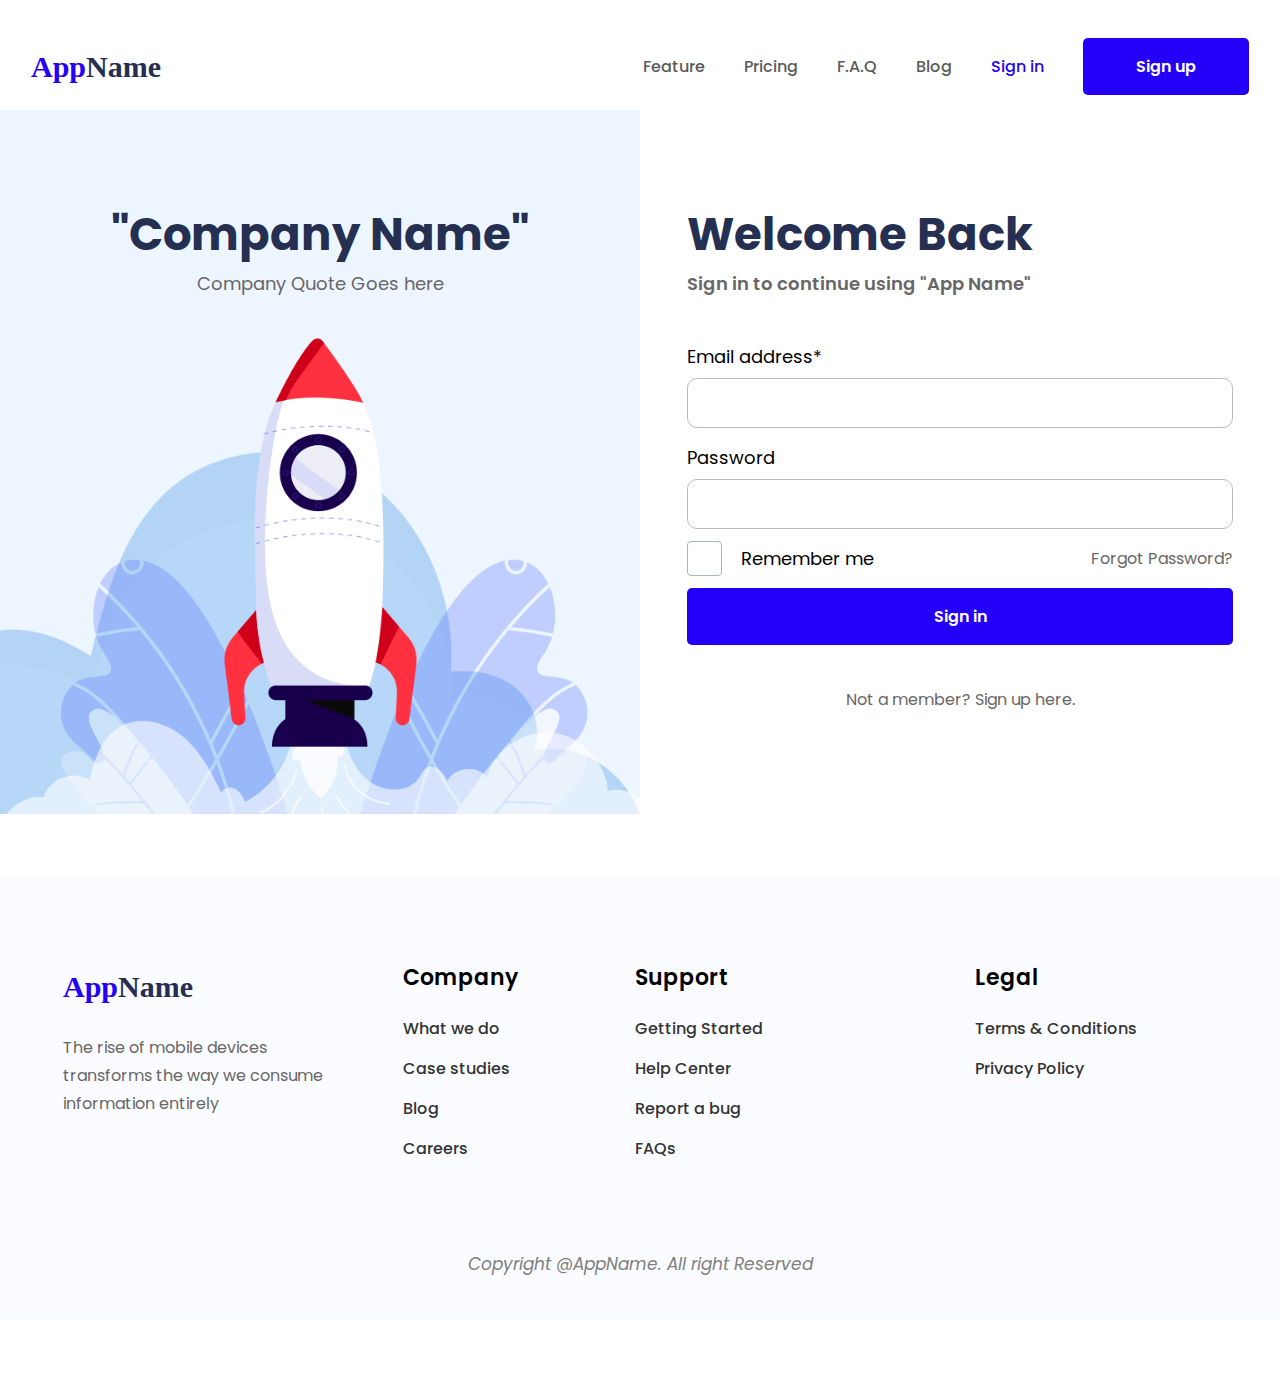
==== login.html @ e077b630 "AppName landing page init" ====
<!DOCTYPE html>
<html lang="en">
<head>
	<meta charset="UTF-8">
	<meta name="viewport" content="width=device-width, initial-scale=1, shrink-to-fit=no">
	<!-- Site Meta Data for Better SEO -->
    <meta name="author" content="Developer Zahid | Zahid Hasan Munna">
    <meta name="description" content="My name is Zahid Hasan Munna. I'm a Front-End Developer. I created this App Landing Page Website from a Adobe XD Template">
    <meta name="keywords" content="app landing page, app landing website, landing page, landing website, app website, frontend developer, frontend designer, xd to HTML, xd to website, web designer, developer, designer, dev-z">
	<meta name="theme-color" content="#817AFF">
	<!-- Site Title -->
	<title>AppName | Sign In Page</title>
	<!-- Favicon Link -->
	<link rel="icon" type="image/png" sizes="512x512" href="./assets/images/favicon/android-chrome-512x512.png">
	<link rel="icon" type="image/png" sizes="192x192" href="./assets/images/favicon/android-chrome-192x192.png">
	<link rel="apple-touch-icon" sizes="180x180" href="./assets/images/favicon/apple-touch-icon.png">
	<link rel="icon" type="image/png" sizes="32x32" href="./assets/images/favicon/favicon-32x32.png">
	<link rel="icon" type="image/png" sizes="16x16" href="./assets/images/favicon/favicon-16x16.png">
	<link rel="icon" type="image/x-icon" href="./assets/images/favicon/favicon.ico">
	<!-- All CSS -->
	<link rel="stylesheet" href="./assets/plugins/bootstrap/css/bootstrap.min.css">
	<link rel="stylesheet" href="./assets/plugins/slick-slider/css/slick.css">
	<link rel="stylesheet" href="./assets/css/style.css">
</head>
<body>
	<!-- Header Section -->
	<header class="header header--primary w-100">
		<nav class="navbar navbar-expand-lg">
			<div class="container">
				<a class="navbar-brand font-weight-bold" href="./index.html">
					<img src="./assets/images/logo/logo.svg" alt="Logo Image" class="img-fluid">
				</a>
				<button class="navbar-toggler" type="button" data-toggle="collapse" data-target="#navbarSupportedContent" aria-controls="navbarSupportedContent" aria-expanded="false" aria-label="Toggle navigation">
					<i class="appname-icon-menu"></i>
				</button>
			
				<div class="collapse navbar-collapse" id="navbarSupportedContent">
					<ul class="navbar-nav align-items-lg-center text-center ml-auto">
						<li class="nav-item">
							<a class="nav-link" href="./index.html#feature">Feature</a>
						</li>
						<li class="nav-item">
							<a class="nav-link" href="./index.html#pricing">Pricing</a>
						</li>
						<li class="nav-item">
							<a class="nav-link" href="./index.html#faq">F.A.Q</a>
						</li>
						<li class="nav-item dropdown">
							<a class="nav-link dropdown-toggle" href="#!" id="navbarDropdown" role="button" data-toggle="dropdown" aria-haspopup="true" aria-expanded="false">
								Blog
							</a>
							<div class="dropdown-menu mt-0 border-0 text-center text-lg-left" aria-labelledby="navbarDropdown">
								<a class="dropdown-item" href="./blog.html">Blog</a>
								<a class="dropdown-item" href="./blog-details.html">Blog Details</a>
							</div>
						</li>
						<li class="nav-item">
							<a class="nav-link active" href="./login.html">Sign in</a>
						</li>
						<li class="nav-item">
							<a class="primary-btn d-inline-block" href="#!">Sign up</a>
						</li>
					</ul>
				</div>
			</div>
		</nav>
	</header>
	<!-- Off Canvas Menu Toggler -->
	<div class="offCanvasMenuCloser position-fixed" data-toggle="collapse" data-target="#navbarSupportedContent" role="button" aria-controls="navbarSupportedContent" aria-expanded="false" aria-label="Toggle navigation"></div>

	<!-- Login Section -->
	<section class="login section-gap position-relative">
		<img src="./assets/images/login/login-image.png" alt="Login Image" class="login__image d-none d-lg-block position-absolute">
		<div class="container">
			<div class="row">
				<div class="col-lg-6 d-none d-lg-block">
					<h1 class="login__title font-weight-bold">"Company Name"</h1>
					<p class="login__text mb-0">Company Quote Goes here</p>
				</div>
				<div class="col-lg-6">
					<div class="login__content">
						<h2 class="login__form-title font-weight-bold text-center text-lg-left">Welcome Back</h2>
						<p class="login__form-text text-center text-lg-left">Sign in to continue using "App Name"</p>
						<form class="login__form form">
							<div class="form-group">
								<label class="form__label" for="email-address">Email address*</label>
								<input type="email" class="form-control shadow-none" id="email-address" required>
							</div>
							<div class="form-group">
								<label class="form__label" for="password">Password</label>
								<input type="password" class="form-control shadow-none" id="password">
							</div>
							<div class="form-group d-sm-flex align-items-center justify-content-between">
								<div class="custom-control custom-checkbox">
									<input type="checkbox" class="custom-control-input" id="customControlInline">
									<label class="custom-control-label d-flex align-items-center" for="customControlInline">Remember me</label>
								</div>
								<a href="#!">Forgot Password?</a>
							</div>
							<button type="submit" class="primary-btn d-inline-block border-0 w-100">Sign in</button>
						</form>
						<p class="login__form-footer_text text-center mb-0">Not a member? <a href="#!">Sign up here.</a></p>	
					</div>
				</div>
			</div>
		</div>
	</section>

	<!-- Footer Section -->
	<footer class="footer d-flex flex-column align-items-center position-relative">
		<div class="footer__top w-100">
			<div class="container">
				<div class="row justify-content-between">
					<div class="col-lg-3 col-sm-6 ml-xl-5">
						<div class="footer__block">
							<a href="./index.html" class="footer__block__logo d-inline-block">
								<img src="./assets/images/logo/logo.svg" alt="logo image" class="img-fluid">
							</a>
							<p>The rise of mobile devices transforms the way we consume information entirely</p>
						</div>
					</div>
					<div class="col-lg-2 col-sm-6">
						<div class="footer__block">
							<h3 class="footer__block__title">Company</h3>
							<ul class="footer__block__list mb-0">
								<li class="footer__block__list__item">
									<a href="#!" class="footer__block__list__link">What we do</a>
								</li>
								<li class="footer__block__list__item">
									<a href="#!" class="footer__block__list__link">Case studies</a>
								</li>
								<li class="footer__block__list__item">
									<a href="#!" class="footer__block__list__link">Blog</a>
								</li>
								<li class="footer__block__list__item">
									<a href="#!" class="footer__block__list__link">Careers</a>
								</li>
							</ul>
						</div>
					</div>
					<div class="col-lg-3 col-sm-6">
						<div class="footer__block">
							<h3 class="footer__block__title">Support</h3>
							<ul class="footer__block__list mb-0">
								<li class="footer__block__list__item">
									<a href="#!" class="footer__block__list__link">Getting Started</a>
								</li>
								<li class="footer__block__list__item">
									<a href="#!" class="footer__block__list__link">Help Center</a>
								</li>
								<li class="footer__block__list__item">
									<a href="#!" class="footer__block__list__link">Report a bug</a>
								</li>
								<li class="footer__block__list__item">
									<a href="#!" class="footer__block__list__link">FAQs</a>
								</li>
							</ul>
						</div>
					</div>
					<div class="col-lg-3 col-sm-6">
						<div class="footer__block mb-0">
							<h3 class="footer__block__title">Legal</h3>
							<ul class="footer__block__list mb-0">
								<li class="footer__block__list__item">
									<a href="#!" class="footer__block__list__link">Terms & Conditions</a>
								</li>
								<li class="footer__block__list__item">
									<a href="#!" class="footer__block__list__link">Privacy Policy</a>
								</li>
							</ul>
						</div>
					</div>
				</div>
			</div>
		</div>
		<div class="footer__bottom text-center">
			<div class="container">
				<p class="footer__copyright font-italic mb-0">Copyright @<a href="./index.html" class="footer__copyright__link">AppName</a>. All right Reserved</p>
			</div>
		</div>
	</footer>

	<!-- Scroll To Top Button -->
	<div class="scroll-top position-fixed">
		<button class="scroll-top__btn border-0 d-inline-flex align-items-center justify-content-center"><span class="appname-icon-up"></span></button>
	</div>

	<!-- All Scripts -->
	<script src="./assets/js/jquery-1.12.4.min.js"></script>
	<script src="./assets/plugins/bootstrap/js/bootstrap.min.js"></script>
	<script src="./assets/plugins/slick-slider/js/slick.js"></script>
	<script src="./assets/js/script.js"></script>
</body>
</html>
---- assets/css/style.css ----
/* 
------------------
Template Name: AppName | App Landing Page Template
Version: 1.00
------------------

----------------
Table of Content
----------------

1.Google Fonts Link
2.Typography Reset
3.Reset CSS

------------------
*/
/* Google Fonts Link */
@import url("https://fonts.googleapis.com/css2?family=Poppins:wght@300;400;500;600;700&display=swap");
/* Custom Icons Link */
@import url("../fonts/appname-icon/style.css");
/* Typography Reset */
h1, .h1,
h2, .h2,
h3, .h3,
h4, .h4,
h5, .h5,
h6, .h6 {
  font-family: "Poppins", sans-serif;
}

h1, .h1 {
  font-size: 2.25rem;
}

h2, .h2 {
  font-size: 1.875rem;
}

h3, .h3 {
  font-size: 1.5rem;
}

h4, .h4 {
  font-size: 1.125rem;
}

h5, .h5 {
  font-size: 0.75rem;
}

p {
  font-size: 1rem;
  line-height: 1.75rem;
}

/* Reset CSS */
*,
*::before,
*::after {
  margin: 0;
  padding: 0;
  outline: none;
  -webkit-tap-highlight-color: transparent;
}

::-moz-selection {
  color: #F5F7FA;
  background: #817AFF;
}

::selection {
  color: #F5F7FA;
  background: #817AFF;
}

html,
body {
  scroll-behavior: smooth;
}

html {
  font-size: 16px;
  -webkit-text-size-adjust: none;
     -moz-text-size-adjust: none;
      -ms-text-size-adjust: none;
          text-size-adjust: none;
}

body {
  color: #686666;
  font-weight: 400;
  font-family: "Poppins", sans-serif;
}

a,
a:hover,
a:focus,
a:active {
  text-decoration: none;
  color: unset;
}

button,
button:hover,
button:focus,
button:active {
  outline: none;
}

input:-webkit-autofill {
  -webkit-text-fill-color: unset;
  -webkit-transition: background-color 5000s;
  -o-transition: background-color 5000s;
  -moz-transition: background-color 5000s;
  transition: background-color 5000s;
}

ul,
ol {
  list-style: none;
}

img {
  -o-object-fit: cover;
     object-fit: cover;
}

.user-select-none {
  pointer-events: none;
}

.list-inline {
  font-size: 0;
}

.list-inline-item {
  font-size: 1rem;
}

/* Custom Container Style */
@media (min-width: 1200px) {
  .container {
    max-width: 1290px;
  }
}

/* Common Slick Style */
.slick__arrows {
  position: absolute;
  bottom: 0;
  z-index: 3;
  width: 2.5rem;
  height: 2.5rem;
  color: silver;
  background-color: #ffffff;
  font-size: 0.75rem;
  text-align: center;
  cursor: pointer;
}

@media (max-width: 480px) {
  .slick__arrows {
    -webkit-transform: translateY(150%);
       -moz-transform: translateY(150%);
        -ms-transform: translateY(150%);
         -o-transform: translateY(150%);
            transform: translateY(150%);
  }
}

@media (min-width: 481px) {
  .slick__arrows {
    -webkit-transform: translateY(-50%);
       -moz-transform: translateY(-50%);
        -ms-transform: translateY(-50%);
         -o-transform: translateY(-50%);
            transform: translateY(-50%);
  }
}

.slick__arrows--left {
  right: 3.25rem;
}

.slick__arrows--right {
  right: 0;
}

.slick__arrows:hover, .slick__arrows:focus {
  color: #817AFF;
  background-color: #e9e9e9;
}

.slick-dots {
  display: -webkit-box;
  display: -webkit-flex;
  display: -moz-box;
  display: -ms-flexbox;
  display: flex;
  -webkit-box-pack: center;
  -webkit-justify-content: center;
     -moz-box-pack: center;
      -ms-flex-pack: center;
          justify-content: center;
  margin-bottom: 0;
  line-height: 0;
}

.slick-dots li:not(:last-child) {
  margin-right: 1rem;
}

.slick-dots li button {
  font-size: 0;
  width: 0.5rem;
  height: 0.5rem;
  background: #2500F9;
  border: 1px solid #2500F9;
  border-radius: 0.5rem;
}

.slick-dots li.slick-active button {
  width: 1rem;
  background: transparent;
}

/* Preloader Section Style */
.preloader {
  top: 0;
  left: 0;
  z-index: 9999;
}

/* Common Section Gap Style */
.section-gap {
  padding: 6.25rem 0;
}

@media (max-width: 991px) {
  .section-gap {
    padding: 4.375rem 0;
  }
}

@media (max-width: 767px) {
  .section-gap {
    padding: 3.75rem 0;
  }
}

.section-gap--fix {
  padding-bottom: -moz-calc(6rem - 30px);
  padding-bottom: calc(6rem - 30px);
}

@media (max-width: 991px) {
  .section-gap--fix {
    padding-bottom: -moz-calc(3rem - 30px);
    padding-bottom: calc(3rem - 30px);
  }
}

/* Common Section Heading Style */
.section-header {
  margin-bottom: 1.25rem;
}

.section-header__title {
  font-size: 2.1875rem;
}

@media (max-width: 767px) {
  .section-header__title {
    font-size: 1.875rem;
  }
}

@media (max-width: 575px) {
  .section-header__title {
    font-size: 1.625rem;
  }
}

@media (min-width: 992px) {
  .section-header__title {
    line-height: 3.4375rem;
  }
}

/* Common Color's Style */
.primary-color {
  color: #2500F9;
}

.primary-soft-color {
  color: #2563FF;
}

.secondary-color {
  color: #242F51;
}

.danger-color {
  color: #F55767;
}

.success-color {
  color: #40975F;
}

/* Common Transition Style */
.slick__arrows, .slick-dots li button, .primary-btn, .secondary-btn, .scroll-top__btn, .accordion .card .btn__icon::after, .header, .header .navbar-toggler, .header .navbar .nav-item .dropdown-menu, .header .navbar .nav-item .dropdown-item, .header .navbar .nav-link, .footer__block__list__link, .footer__copyright__link {
  -webkit-transition: all linear .3s;
  -o-transition: all linear .3s;
  -moz-transition: all linear .3s;
  transition: all linear .3s;
}

/* Common Pseudo Elements Style */
/* Common Button's Style */
.primary-btn,
.secondary-btn {
  font-weight: 600;
}

.primary-btn {
  color: #ffffff;
  background: #2500F9;
  font-size: 1rem;
  padding: 1.03125rem 3.3125rem;
  border-radius: 5px;
}

.primary-btn:hover, .primary-btn:focus {
  color: #ffffff;
  background: #242F51;
}

.secondary-btn {
  color: #2500F9;
  font-size: 1rem;
  padding: 0.125rem;
}

.secondary-btn:hover, .secondary-btn:focus {
  color: #2500F9;
  text-decoration: underline;
}

.scroll-top {
  bottom: 3%;
  right: 1%;
  display: none;
  cursor: pointer;
  z-index: 7;
}

@media (max-width: 575px) {
  .scroll-top {
    bottom: 2%;
  }
}

.scroll-top__btn {
  width: 2.8rem;
  height: 2.8rem;
  font-size: 1.1rem;
  color: #ffffff;
  background: #817AFF;
}

.scroll-top__btn:hover, .scroll-top__btn:focus {
  color: #ffffff;
  background: #2500F9;
}

/* Accordion's Style */
.accordion .card {
  background-color: #F5F7FA;
}

.accordion .card:not(:last-child) {
  margin-bottom: 0.625rem;
}

@media (max-width: 575px) {
  .accordion .card-header {
    padding-left: 0.625rem;
    padding-right: 0.3125rem;
  }
}

.accordion .card .btn {
  font-size: 1.25rem;
  font-weight: 600;
}

@media (max-width: 767px) {
  .accordion .card .btn {
    font-size: 1.125rem;
  }
}

.accordion .card .btn__icon {
  width: 1.125rem;
  height: 3px;
  background-color: #2500F9;
}

.accordion .card .btn__icon::after {
  content: "";
  position: absolute;
  width: 3px;
  height: 1.125rem;
  background-color: inherit;
}

.accordion .card .btn[aria-expanded="true"] .btn__icon::after {
  height: 0;
}

.accordion .card .btn:hover, .accordion .card .btn:focus {
  color: #242F51;
}

.accordion .card .btn:focus-visible {
  color: #2500F9;
}

.accordion .card-body {
  padding-bottom: 3.75rem;
}

@media (min-width: 992px) {
  .accordion .card-body {
    padding-left: 2rem;
    padding-right: 2rem;
  }
}

/* Form's Section Style */
@media (min-width: 1401px) {
  .form-group {
    margin-bottom: 1.9375rem;
  }
}

.form__label {
  color: #000000;
  font-size: 1.125rem;
}

@media (min-width: 1401px) {
  .form__label {
    margin-bottom: 1.5625rem;
  }
}

.form-control {
  border-color: #BBBBBB;
  border-radius: 0.625rem;
  height: 3.125rem;
}

@media (min-width: 1401px) {
  .form-control {
    height: 4.6875rem;
  }
}

.form .custom-control-label {
  color: #000000;
  font-size: 1.125rem;
  cursor: pointer;
  padding-left: 1.875rem;
}

.form .custom-control-label::before, .form .custom-control-label::after {
  top: initial;
  width: 2.1875rem;
  height: 2.1875rem;
}

@media (min-width: 1401px) {
  .form .primary-btn {
    height: 5.3125rem;
  }
}

/* Header Section Style */
.header {
  position: absolute;
  top: 0;
  z-index: 9;
}

@media (min-width: 992px) {
  .header {
    padding-top: 1.4375rem;
  }
}

.header .navbar {
  padding-top: 0.9375rem;
  padding-bottom: 0.9375rem;
}

.header .navbar-toggler {
  font-size: 1.625rem;
  color: #242F51;
  z-index: 8;
}

.header .navbar-toggler:hover {
  color: #2500F9;
}

.header .navbar-toggler[aria-expanded="true"] {
  color: #F55767;
}

@media (max-width: 991px) {
  .header .navbar-collapse {
    position: fixed;
    top: 0;
    right: 0;
    -webkit-transform: translateX(100%);
       -moz-transform: translateX(100%);
        -ms-transform: translateX(100%);
         -o-transform: translateX(100%);
            transform: translateX(100%);
    display: -webkit-box;
    display: -webkit-flex;
    display: -moz-box;
    display: -ms-flexbox;
    display: flex;
    -webkit-box-orient: vertical;
    -webkit-box-direction: normal;
    -webkit-flex-direction: column;
       -moz-box-orient: vertical;
       -moz-box-direction: normal;
        -ms-flex-direction: column;
            flex-direction: column;
    -webkit-box-align: center;
    -webkit-align-items: center;
       -moz-box-align: center;
        -ms-flex-align: center;
            align-items: center;
    -webkit-box-pack: center;
    -webkit-justify-content: center;
       -moz-box-pack: center;
        -ms-flex-pack: center;
            justify-content: center;
    width: 50%;
    height: 100vh;
    background-color: #F6FAFF;
    -webkit-transition: -webkit-transform ease-in-out .3s;
    transition: -webkit-transform ease-in-out .3s;
    -o-transition: -o-transform ease-in-out .3s;
    -moz-transition: transform ease-in-out .3s, -moz-transform ease-in-out .3s;
    transition: transform ease-in-out .3s;
    transition: transform ease-in-out .3s, -webkit-transform ease-in-out .3s, -moz-transform ease-in-out .3s, -o-transform ease-in-out .3s;
  }
  .header .navbar-collapse.show {
    -webkit-transform: translateX(0);
       -moz-transform: translateX(0);
        -ms-transform: translateX(0);
         -o-transform: translateX(0);
            transform: translateX(0);
  }
  .header .navbar-collapse .navbar-nav {
    width: 100%;
    margin-top: 1.25rem;
  }
  .header .navbar-collapse .navbar-nav .nav-item {
    margin: 0.3rem 0.6rem;
  }
}

@media (max-width: 767px) {
  .header .navbar-collapse {
    width: 100%;
  }
}

@media (min-width: 992px) {
  .header .navbar .nav-item .dropdown-toggle::after {
    display: none;
  }
}

.header .navbar .nav-item .dropdown-menu {
  min-width: 9.375rem;
  background-color: #817AFF;
}

@media (min-width: 992px) {
  .header .navbar .nav-item .dropdown-menu {
    display: block;
    -webkit-transform: translateY(40%);
       -moz-transform: translateY(40%);
        -ms-transform: translateY(40%);
         -o-transform: translateY(40%);
            transform: translateY(40%);
    opacity: 0;
    visibility: hidden;
    -webkit-box-shadow: 0 5px 15px rgba(36, 47, 81, 0.1);
            box-shadow: 0 5px 15px rgba(36, 47, 81, 0.1);
  }
}

.header .navbar .nav-item .dropdown-item {
  color: #ffffff;
}

.header .navbar .nav-item .dropdown-item.active, .header .navbar .nav-item .dropdown-item:active, .header .navbar .nav-item .dropdown-item:hover, .header .navbar .nav-item .dropdown-item:focus {
  color: #242F51;
  background-color: transparent;
}

@media (min-width: 992px) {
  .header .navbar .nav-item.dropdown::before {
    content: "";
    position: absolute;
    left: 0;
    bottom: 0;
    -webkit-transform: translateY(100%);
       -moz-transform: translateY(100%);
        -ms-transform: translateY(100%);
         -o-transform: translateY(100%);
            transform: translateY(100%);
    width: 100%;
    height: 100%;
    cursor: pointer;
    pointer-events: none;
  }
  .header .navbar .nav-item.dropdown:hover::before, .header .navbar .nav-item.dropdown:focus::before {
    pointer-events: all;
  }
  .header .navbar .nav-item.dropdown:hover .dropdown-menu, .header .navbar .nav-item.dropdown:focus .dropdown-menu {
    -webkit-transform: translateY(28%);
       -moz-transform: translateY(28%);
        -ms-transform: translateY(28%);
         -o-transform: translateY(28%);
            transform: translateY(28%);
    opacity: 1;
    visibility: visible;
  }
  .header .navbar .nav-item.dropdown:hover .nav-link, .header .navbar .nav-item.dropdown:focus .nav-link {
    color: #2500F9;
  }
}

@media (min-width: 992px) {
  .header .navbar .nav-item .primary-btn {
    margin-left: 1.21875rem;
  }
}

.header .navbar .nav-link {
  color: #5A5A5A;
  font-size: 1rem;
  font-weight: 500;
  padding-left: 1.21875rem;
  padding-right: 1.21875rem;
}

.header .navbar .nav-link.active, .header .navbar .nav-link:hover, .header .navbar .nav-link:focus {
  color: #2500F9;
}

.header--primary {
  background-color: #ffffff;
}

.header--fixed {
  position: fixed;
  -webkit-transform: translateY(-100%);
     -moz-transform: translateY(-100%);
      -ms-transform: translateY(-100%);
       -o-transform: translateY(-100%);
          transform: translateY(-100%);
  padding-top: 0;
  -webkit-box-shadow: 0 3px 18px rgba(0, 0, 0, 0.05);
          box-shadow: 0 3px 18px rgba(0, 0, 0, 0.05);
  -webkit-animation: header_in .4s linear forwards;
     -moz-animation: header_in .4s linear forwards;
       -o-animation: header_in .4s linear forwards;
          animation: header_in .4s linear forwards;
}

/* Fixed Header animation */
@-webkit-keyframes header_in {
  0% {
    -webkit-transform: translateY(-100%);
            transform: translateY(-100%);
  }
  100% {
    -webkit-transform: translateY(0);
            transform: translateY(0);
  }
}
@-moz-keyframes header_in {
  0% {
    -moz-transform: translateY(-100%);
         transform: translateY(-100%);
  }
  100% {
    -moz-transform: translateY(0);
         transform: translateY(0);
  }
}
@-o-keyframes header_in {
  0% {
    -o-transform: translateY(-100%);
       transform: translateY(-100%);
  }
  100% {
    -o-transform: translateY(0);
       transform: translateY(0);
  }
}
@keyframes header_in {
  0% {
    -webkit-transform: translateY(-100%);
       -moz-transform: translateY(-100%);
         -o-transform: translateY(-100%);
            transform: translateY(-100%);
  }
  100% {
    -webkit-transform: translateY(0);
       -moz-transform: translateY(0);
         -o-transform: translateY(0);
            transform: translateY(0);
  }
}

/* Off Canvas Navbar Toggler */
.offCanvasMenuCloser {
  top: 0;
  left: 0;
  -webkit-transform: translateX(100%);
     -moz-transform: translateX(100%);
      -ms-transform: translateX(100%);
       -o-transform: translateX(100%);
          transform: translateX(100%);
  width: 100%;
  height: 100%;
  background: rgba(0, 0, 0, 0.5);
  z-index: 8;
  opacity: 0;
  -webkit-transition: opacity .4s ease .4s;
  -o-transition: opacity .4s ease .4s;
  -moz-transition: opacity .4s ease .4s;
  transition: opacity .4s ease .4s;
  display: none;
}

.offCanvasMenuCloser.show {
  -webkit-transform: translateX(0);
     -moz-transform: translateX(0);
      -ms-transform: translateX(0);
       -o-transform: translateX(0);
          transform: translateX(0);
  opacity: 1;
}

@media (min-width: 768px) and (max-width: 991px) {
  .offCanvasMenuCloser {
    display: block;
  }
}

/* Banner Section Style */
.banner {
  background: rgba(255, 255, 255, 0.97) url(../images/banner/banner-bg.png) no-repeat center;
  background-size: cover;
  background-blend-mode: overlay;
  padding: 3.75rem 0 0.625rem;
}

@media (min-width: 992px) {
  .banner {
    padding: 0.625rem 0;
  }
}

@media (min-width: 1401px) {
  .banner {
    padding: 5.625rem 0;
  }
}

.banner .shape {
  -webkit-transition: -webkit-transform 0.6s cubic-bezier(0.5, 1, 0.89, 1);
  transition: -webkit-transform 0.6s cubic-bezier(0.5, 1, 0.89, 1);
  -o-transition: -o-transform 0.6s cubic-bezier(0.5, 1, 0.89, 1);
  -moz-transition: transform 0.6s cubic-bezier(0.5, 1, 0.89, 1), -moz-transform 0.6s cubic-bezier(0.5, 1, 0.89, 1);
  transition: transform 0.6s cubic-bezier(0.5, 1, 0.89, 1);
  transition: transform 0.6s cubic-bezier(0.5, 1, 0.89, 1), -webkit-transform 0.6s cubic-bezier(0.5, 1, 0.89, 1), -moz-transform 0.6s cubic-bezier(0.5, 1, 0.89, 1), -o-transform 0.6s cubic-bezier(0.5, 1, 0.89, 1);
  will-change: transform;
}

.banner .shape--1 {
  top: 65%;
  left: 2%;
}

.banner .shape--2 {
  top: 10%;
  left: 6%;
}

.banner .shape--3 {
  top: 85%;
  left: 25%;
}

.banner .shape--4 {
  top: 15%;
  left: 35%;
}

.banner .shape--5 {
  top: 65%;
  left: 53%;
  opacity: 0.4;
}

.banner .shape--6 {
  top: 90%;
  left: 58%;
}

.banner .shape--7 {
  top: 80%;
  left: 92%;
}

.banner .shape__image {
  -webkit-animation: pulse 2s cubic-bezier(0.5, 1, 0.89, 1) infinite;
     -moz-animation: pulse 2s cubic-bezier(0.5, 1, 0.89, 1) infinite;
       -o-animation: pulse 2s cubic-bezier(0.5, 1, 0.89, 1) infinite;
          animation: pulse 2s cubic-bezier(0.5, 1, 0.89, 1) infinite;
  -webkit-animation-delay: calc(var(--i)*1s);
     -moz-animation-delay: -moz-calc(var(--i)*1s);
       -o-animation-delay: calc(var(--i)*1s);
          animation-delay: calc(var(--i)*1s);
}

@-webkit-keyframes pulse {
  0%, 100% {
    -webkit-transform: scale(1);
            transform: scale(1);
  }
  50% {
    -webkit-transform: scale(1.2);
            transform: scale(1.2);
  }
}

@-moz-keyframes pulse {
  0%, 100% {
    -moz-transform: scale(1);
         transform: scale(1);
  }
  50% {
    -moz-transform: scale(1.2);
         transform: scale(1.2);
  }
}

@-o-keyframes pulse {
  0%, 100% {
    -o-transform: scale(1);
       transform: scale(1);
  }
  50% {
    -o-transform: scale(1.2);
       transform: scale(1.2);
  }
}

@keyframes pulse {
  0%, 100% {
    -webkit-transform: scale(1);
       -moz-transform: scale(1);
         -o-transform: scale(1);
            transform: scale(1);
  }
  50% {
    -webkit-transform: scale(1.2);
       -moz-transform: scale(1.2);
         -o-transform: scale(1.2);
            transform: scale(1.2);
  }
}

.banner__title {
  font-size: 2.1875rem;
  font-weight: 600;
}

@media (min-width: 768px) {
  .banner__title {
    font-size: 3.125rem;
  }
}

@media (min-width: 992px) {
  .banner__title {
    letter-spacing: 0.1875rem;
  }
}

@media (min-width: 1200px) {
  .banner__title {
    font-size: 4.375rem;
    line-height: 5rem;
  }
}

.banner__text {
  font-size: 1.125rem;
  margin: 1.75rem 0 2.625rem;
}

@media (min-width: 576px) {
  .banner .primary-btn {
    margin-right: 2.125rem;
  }
}

@media (max-width: 991px) {
  .banner__image {
    max-width: 20rem;
  }
}

/* About Section Style */
.about__title {
  font-size: 2.1875rem;
}

@media (min-width: 768px) {
  .about__title {
    font-size: 2.375rem;
  }
}

.about__text {
  margin: 1.75rem 0 2.625rem;
}

@media (max-width: 991px) {
  .about__image {
    max-width: 30rem;
  }
}

/* Feature Section Style */
.feature__text {
  margin-bottom: 2.1875rem;
}

.feature__block {
  margin-bottom: 3.4375rem;
}

@media (min-width: 576px) {
  .feature__block__image {
    margin-right: 2.1875rem;
  }
}

.feature__block__title {
  font-size: 1.21875rem;
}

@media (max-width: 991px) {
  .feature__image {
    max-width: 20rem;
  }
}

@media (max-width: 1400px) {
  .feature__image {
    width: 100%;
  }
}

@media (min-width: 992px) {
  .feature__image {
    margin-top: -4rem;
  }
}

/* Community Section Style */
.community {
  color: #707276;
  background: -webkit-gradient(linear, left top, left bottom, color-stop(98%, #F6FAFF), color-stop(98%, transparent));
  background: -webkit-linear-gradient(#F6FAFF 98%, transparent 98%);
  background: -moz-linear-gradient(#F6FAFF 98%, transparent 98%);
  background: -o-linear-gradient(#F6FAFF 98%, transparent 98%);
  background: linear-gradient(#F6FAFF 98%, transparent 98%);
}

.community .shape--left {
  bottom: 0;
  -webkit-transform: translateX(-40%);
     -moz-transform: translateX(-40%);
      -ms-transform: translateX(-40%);
       -o-transform: translateX(-40%);
          transform: translateX(-40%);
}

.community .shape--right {
  right: 0;
  -webkit-transform: translate(60%, -20%);
     -moz-transform: translate(60%, -20%);
      -ms-transform: translate(60%, -20%);
       -o-transform: translate(60%, -20%);
          transform: translate(60%, -20%);
}

.community__quote-slide__details {
  margin-top: 1.9375rem;
}

.community__quote-slide__avatar {
  width: 4.5rem;
  height: 4.5rem;
  margin-right: 1.3125rem;
}

.community__quote-slide__author {
  font-size: 1.125rem;
  font-weight: 600;
}

@media (max-width: 480px) {
  .community__preview-slider {
    margin-top: 5.3125rem;
  }
}

@media (min-width: 481px) {
  .community__preview-slider {
    margin-top: 2.5625rem;
  }
}

.community__preview-slide__image {
  margin-bottom: 1.75rem;
}

.community__preview-slide__avatar {
  left: 10%;
  bottom: 10%;
  width: 4.75rem;
  height: 4.75rem;
  border: 4px solid #ffffff;
}

.community__preview-slide__author {
  font-size: 1.375rem;
}

/* Pricing Section Style */
.pricing__block {
  border-radius: 0.6875rem;
  margin-bottom: 1.875rem;
}

@media (max-width: 767px) {
  .pricing__block {
    max-width: 21.875rem;
  }
}

.pricing__block.active {
  -webkit-box-shadow: 1.0625rem 2.0625rem 6.1875rem rgba(129, 122, 255, 0.26);
          box-shadow: 1.0625rem 2.0625rem 6.1875rem rgba(129, 122, 255, 0.26);
}

.pricing__block__head, .pricing__block__body {
  border-width: 0.5px;
  border-style: solid;
}

.pricing__block__head {
  padding: 1.875rem 0 3.125rem;
  background-color: #F7F9FB;
  border-color: #F7F9FB;
  border-bottom-width: 0;
  border-top-left-radius: 0.6875rem;
  border-top-right-radius: 0.6875rem;
}

@media (min-width: 992px) {
  .pricing__block__head {
    padding: 3.8125rem 0;
  }
}

.pricing__block__price, .pricing__block__access {
  font-weight: 600;
}

.pricing__block__price__amount {
  font-size: 2.5rem;
}

@media (min-width: 768px) {
  .pricing__block__price__amount {
    font-size: 3.75rem;
  }
}

.pricing__block__price__period {
  font-size: 0.875rem;
}

@media (min-width: 768px) {
  .pricing__block__price__period {
    font-size: 1.0625rem;
  }
}

.pricing__block__access {
  font-size: 0.875rem;
  margin-top: 0.625rem;
}

@media (min-width: 768px) {
  .pricing__block__access {
    margin-top: 1.25rem;
    font-size: 1.25rem;
  }
}

.pricing__block__recommended {
  color: #817AFF;
  font-weight: 500;
}

.pricing__block__body {
  border-color: rgba(207, 205, 205, 0.7);
  border-top-width: 0;
  border-bottom-left-radius: 0.6875rem;
  border-bottom-right-radius: 0.6875rem;
  padding: 1.25rem 0;
}

@media (min-width: 768px) {
  .pricing__block__body {
    padding: 2.25rem 0;
  }
}

.pricing__block__list__item {
  color: #999CA5;
  margin-bottom: 0.9375rem;
}

@media (min-width: 992px) {
  .pricing__block__list__item {
    margin-bottom: 1.5625rem;
  }
}

/* F.A.Q. Section Style */
.faq .accordion {
  margin-top: 2.1875rem;
}

@media (min-width: 992px) {
  .faq .accordion {
    margin-top: 3.4375rem;
  }
}

/* Get Started Section Style */
.get-start {
  color: #707276;
  background-color: #F6FAFF;
}

@media (min-width: 1200px) {
  .get-start .section-header__title {
    font-size: 3.4375rem;
  }
}

.get-start__cautious-text {
  font-size: 0.75rem;
}

/* Login Section Style */
.login__image {
  top: 0;
  left: 0;
  height: 100%;
}

@media (min-width: 992px) {
  .login__image {
    width: 50%;
  }
}

@media (min-width: 1401px) {
  .login__image {
    width: 48%;
  }
}

@media (min-width: 1200px) and (max-width: 1400px) {
  .login__content {
    padding: 0 2rem;
  }
}

.login__title, .login__text {
  text-align: center;
}

@media (min-width: 1401px) {
  .login__title, .login__text {
    text-align: left;
  }
}

.login__title, .login__form-title {
  color: #242F51;
  font-size: 2.5rem;
}

@media (min-width: 1200px) {
  .login__title, .login__form-title {
    font-size: 2.8125rem;
  }
}

@media (min-width: 1401px) {
  .login__text {
    padding-left: 4rem;
  }
}

.login__text, .login__form-text {
  color: #686666;
  font-size: 1.125rem;
}

.login__form-text {
  font-weight: 600;
}

.login__form {
  margin-top: 2.8125rem;
}

@media (min-width: 1401px) {
  .login__form {
    margin-top: 4.25rem;
  }
}

.login__form-footer_text {
  margin-top: 2.5625rem;
}

/* Footer Section Style */
.footer {
  margin: 3.90625rem 0;
}

.footer::before {
  content: "";
  position: absolute;
  width: 100%;
  height: 100%;
  background-color: #FAFCFF;
  z-index: -1;
}

@media (min-width: 1601px) {
  .footer::before {
    width: 85%;
  }
}

.footer__top {
  padding: 5.53125rem 0;
}

@media (max-width: 991px) {
  .footer__top {
    padding: 3rem 0;
  }
}

@media (max-width: 991px) {
  .footer__block {
    margin-bottom: 1.875rem;
  }
}

.footer__block__logo, .footer__block__title {
  margin-bottom: 1.625rem;
}

.footer__block__title {
  color: #000000;
  font-size: 1.375rem;
  font-weight: 600;
}

.footer__block__list__item:not(:last-child) {
  margin-bottom: 1rem;
}

.footer__block__list__link {
  color: #343434;
  font-weight: 500;
}

.footer__block__list__link:hover, .footer__block__list__link:focus {
  color: #2500F9;
  text-decoration: underline;
}

.footer__bottom {
  padding-bottom: 2.625rem;
}

.footer__copyright {
  color: #808080;
  font-size: 1.0625rem;
}

.footer__copyright__link:hover, .footer__copyright__link:focus {
  color: #2500F9;
  text-decoration: underline;
}
/*# sourceMappingURL=style.css.map */
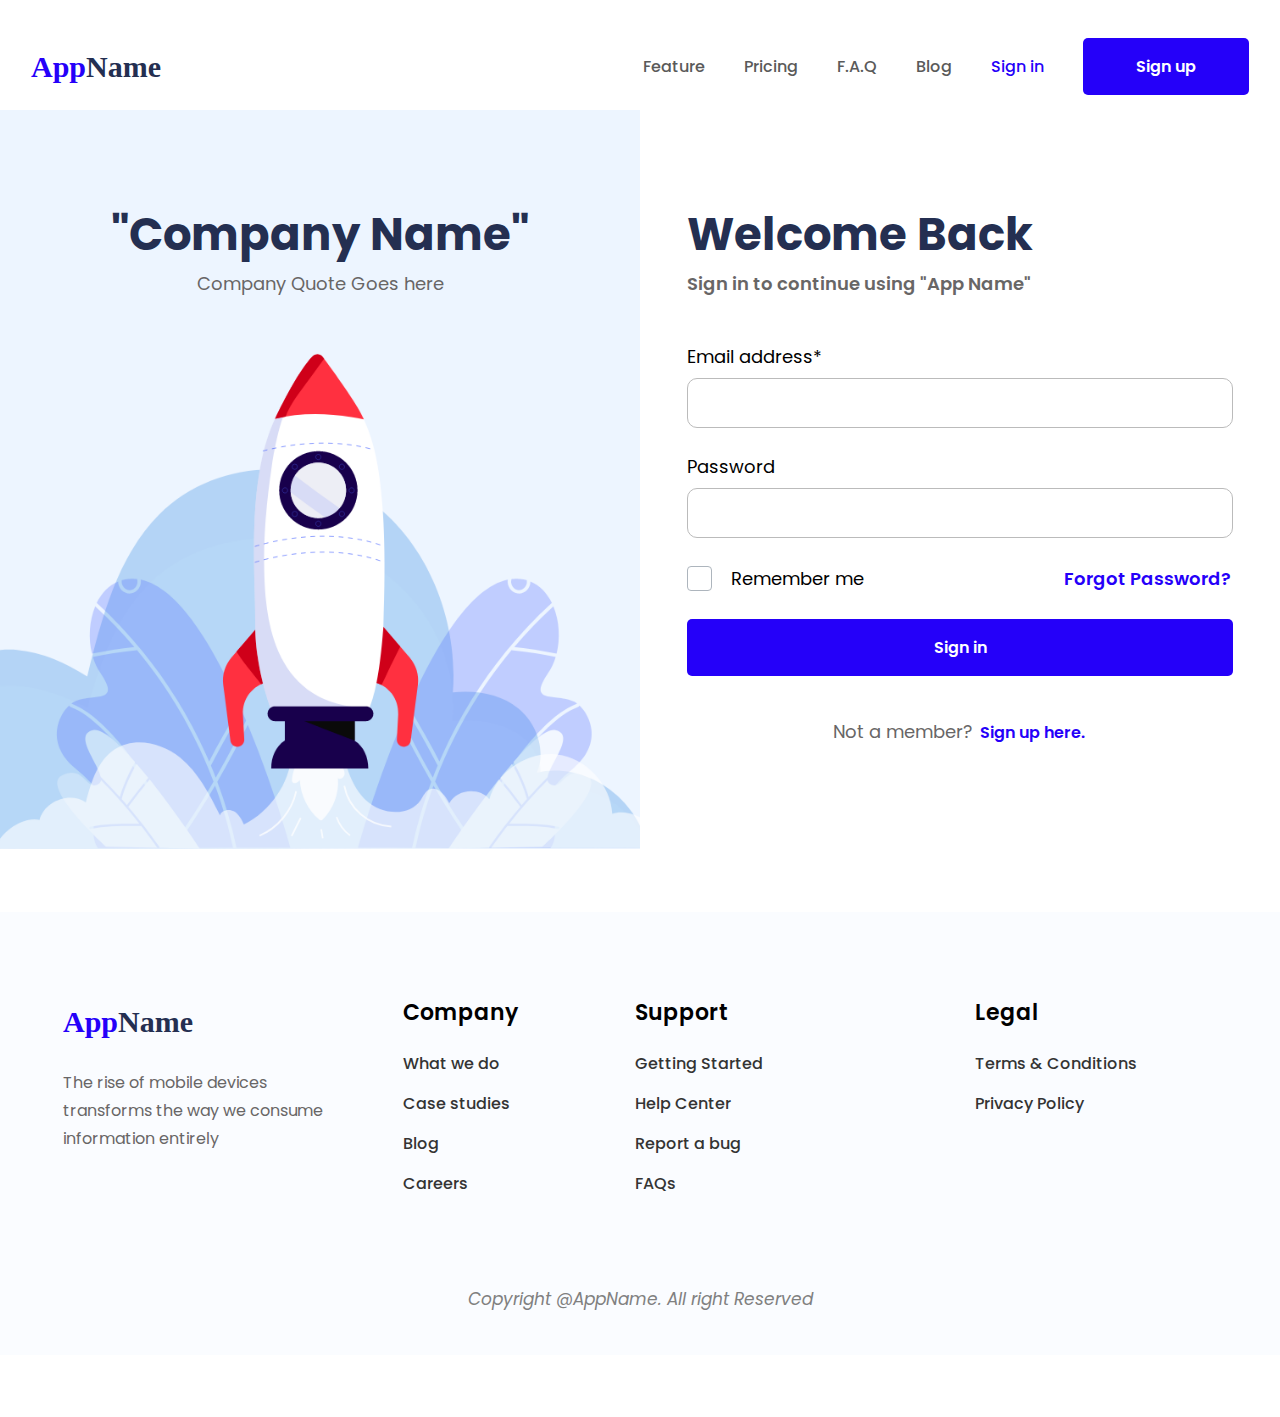
==== commit 3133669f: "1. Added venobox popup, 2. Added Bootstrap form validation, 3. Changed navbar sub list item style, 4" ====
--- a/login.html
+++ b/login.html
@@ -49,7 +49,7 @@
 							<a class="nav-link dropdown-toggle" href="#!" id="navbarDropdown" role="button" data-toggle="dropdown" aria-haspopup="true" aria-expanded="false">
 								Blog
 							</a>
-							<div class="dropdown-menu mt-0 border-0 text-center text-lg-left" aria-labelledby="navbarDropdown">
+							<div class="dropdown-menu mt-0 border-0 text-center text-lg-left mx-auto" aria-labelledby="navbarDropdown">
 								<a class="dropdown-item" href="./blog.html">Blog</a>
 								<a class="dropdown-item" href="./blog-details.html">Blog Details</a>
 							</div>
@@ -81,25 +81,27 @@
 					<div class="login__content">
 						<h2 class="login__form-title font-weight-bold text-center text-lg-left">Welcome Back</h2>
 						<p class="login__form-text text-center text-lg-left">Sign in to continue using "App Name"</p>
-						<form class="login__form form">
-							<div class="form-group">
+						<form class="login__form form needs-validation" novalidate>
+							<div class="form-group position-relative">
 								<label class="form__label" for="email-address">Email address*</label>
 								<input type="email" class="form-control shadow-none" id="email-address" required>
+								<div class="invalid-tooltip">Please provide a valid email.</div>
 							</div>
-							<div class="form-group">
+							<div class="form-group position-relative">
 								<label class="form__label" for="password">Password</label>
-								<input type="password" class="form-control shadow-none" id="password">
+								<input type="password" class="form-control shadow-none" id="password" required>
+								<div class="invalid-tooltip">Please provide your password.</div>
 							</div>
 							<div class="form-group d-sm-flex align-items-center justify-content-between">
-								<div class="custom-control custom-checkbox">
+								<div class="custom-control custom-checkbox mb-3 mb-sm-0">
 									<input type="checkbox" class="custom-control-input" id="customControlInline">
 									<label class="custom-control-label d-flex align-items-center" for="customControlInline">Remember me</label>
 								</div>
-								<a href="#!">Forgot Password?</a>
+								<a href="#!" class="secondary-btn d-inline-block">Forgot Password?</a>
 							</div>
 							<button type="submit" class="primary-btn d-inline-block border-0 w-100">Sign in</button>
 						</form>
-						<p class="login__form-footer_text text-center mb-0">Not a member? <a href="#!">Sign up here.</a></p>	
+						<p class="login__form-footer_text text-center mb-0">Not a member? <a href="#!" class="secondary-btn d-inline-block">Sign up here.</a></p>	
 					</div>
 				</div>
 			</div>
@@ -189,6 +191,7 @@
 	<script src="./assets/js/jquery-1.12.4.min.js"></script>
 	<script src="./assets/plugins/bootstrap/js/bootstrap.min.js"></script>
 	<script src="./assets/plugins/slick-slider/js/slick.js"></script>
+	<script src="./assets/plugins/venobox/js/venobox.min.js"></script>
 	<script src="./assets/js/script.js"></script>
 </body>
 </html>--- a/assets/css/style.css
+++ b/assets/css/style.css
@@ -84,6 +84,20 @@
      -moz-text-size-adjust: none;
       -ms-text-size-adjust: none;
           text-size-adjust: none;
+  scrollbar-width: thin;
+  scrollbar-color: #817AFF #ffffff;
+}
+
+html::-webkit-scrollbar {
+  width: 8px;
+}
+
+html::-webkit-scrollbar-thumb {
+  background-color: #817AFF;
+}
+
+html::-webkit-scrollbar-track {
+  background-color: #ffffff;
 }
 
 body {
@@ -144,7 +158,169 @@
   }
 }
 
-/* Common Slick Style */
+/* Veno Box Style */
+.vbox-container {
+  scrollbar-width: none;
+}
+
+.vbox-container::-webkit-scrollbar {
+  width: 0;
+}
+
+.vbox-close {
+  top: 2%;
+  right: 2%;
+  width: 4rem;
+  height: 4rem;
+  border-radius: 50%;
+  padding: 0;
+  display: -webkit-box;
+  display: -webkit-flex;
+  display: -moz-box;
+  display: -ms-flexbox;
+  display: flex;
+  -webkit-box-align: center;
+  -webkit-align-items: center;
+     -moz-box-align: center;
+      -ms-flex-align: center;
+          align-items: center;
+  -webkit-box-pack: center;
+  -webkit-justify-content: center;
+     -moz-box-pack: center;
+      -ms-flex-pack: center;
+          justify-content: center;
+  font-size: 3rem;
+  background: #F55767 !important;
+  color: #ffffff !important;
+}
+
+.vbox-preloader .sk-child {
+  background: #817AFF !important;
+}
+
+/* Preloader Section Style */
+.preloader {
+  top: 0;
+  left: 0;
+  z-index: 9999;
+}
+
+/* Common Section Gap Style */
+.section-gap {
+  padding: 6.25rem 0;
+}
+
+@media (max-width: 991px) {
+  .section-gap {
+    padding: 4.375rem 0;
+  }
+}
+
+@media (max-width: 767px) {
+  .section-gap {
+    padding: 3.75rem 0;
+  }
+}
+
+.section-gap--fix {
+  padding-bottom: -moz-calc(6rem - 30px);
+  padding-bottom: calc(6rem - 30px);
+}
+
+@media (max-width: 991px) {
+  .section-gap--fix {
+    padding-bottom: -moz-calc(3rem - 30px);
+    padding-bottom: calc(3rem - 30px);
+  }
+}
+
+/* Common Section Heading Style */
+.section-header {
+  margin-bottom: 1.25rem;
+}
+
+.section-header__title {
+  font-size: 2.1875rem;
+}
+
+@media (max-width: 767px) {
+  .section-header__title {
+    font-size: 1.875rem;
+  }
+}
+
+@media (max-width: 575px) {
+  .section-header__title {
+    font-size: 1.625rem;
+  }
+}
+
+@media (min-width: 992px) {
+  .section-header__title {
+    line-height: 3.4375rem;
+  }
+}
+
+/* Common Color's Style */
+.primary-color {
+  color: #2500F9;
+}
+
+.primary-soft-color {
+  color: #2563FF;
+}
+
+.secondary-color {
+  color: #242F51;
+}
+
+.danger-color {
+  color: #F55767;
+}
+
+.success-color {
+  color: #40975F;
+}
+
+/* Common Transition Style */
+.primary-btn, .secondary-btn, .slick__arrows, .scroll-top__btn, .accordion .card .btn__icon::after, .header, .header .navbar-toggler, .header .navbar .nav-item .dropdown-menu, .header .navbar .nav-item .dropdown-item, .header .navbar .nav-link, .footer__block__list__link, .footer__copyright__link {
+  -webkit-transition: all linear .3s;
+  -o-transition: all linear .3s;
+  -moz-transition: all linear .3s;
+  transition: all linear .3s;
+}
+
+/* Common Pseudo Elements Style */
+/* Common Button's Style */
+.primary-btn,
+.secondary-btn {
+  font-weight: 600;
+}
+
+.primary-btn {
+  color: #ffffff;
+  background: #2500F9;
+  font-size: 1rem;
+  padding: 1.03125rem 3.3125rem;
+  border-radius: 5px;
+}
+
+.primary-btn:hover, .primary-btn:focus {
+  color: #ffffff;
+  background: #242F51;
+}
+
+.secondary-btn {
+  color: #2500F9;
+  font-size: 1rem;
+  padding: 0.125rem;
+}
+
+.secondary-btn:hover, .secondary-btn:focus {
+  color: #2500F9;
+  text-decoration: underline;
+}
+
 .slick__arrows {
   position: absolute;
   bottom: 0;
@@ -191,162 +367,6 @@
   background-color: #e9e9e9;
 }
 
-.slick-dots {
-  display: -webkit-box;
-  display: -webkit-flex;
-  display: -moz-box;
-  display: -ms-flexbox;
-  display: flex;
-  -webkit-box-pack: center;
-  -webkit-justify-content: center;
-     -moz-box-pack: center;
-      -ms-flex-pack: center;
-          justify-content: center;
-  margin-bottom: 0;
-  line-height: 0;
-}
-
-.slick-dots li:not(:last-child) {
-  margin-right: 1rem;
-}
-
-.slick-dots li button {
-  font-size: 0;
-  width: 0.5rem;
-  height: 0.5rem;
-  background: #2500F9;
-  border: 1px solid #2500F9;
-  border-radius: 0.5rem;
-}
-
-.slick-dots li.slick-active button {
-  width: 1rem;
-  background: transparent;
-}
-
-/* Preloader Section Style */
-.preloader {
-  top: 0;
-  left: 0;
-  z-index: 9999;
-}
-
-/* Common Section Gap Style */
-.section-gap {
-  padding: 6.25rem 0;
-}
-
-@media (max-width: 991px) {
-  .section-gap {
-    padding: 4.375rem 0;
-  }
-}
-
-@media (max-width: 767px) {
-  .section-gap {
-    padding: 3.75rem 0;
-  }
-}
-
-.section-gap--fix {
-  padding-bottom: -moz-calc(6rem - 30px);
-  padding-bottom: calc(6rem - 30px);
-}
-
-@media (max-width: 991px) {
-  .section-gap--fix {
-    padding-bottom: -moz-calc(3rem - 30px);
-    padding-bottom: calc(3rem - 30px);
-  }
-}
-
-/* Common Section Heading Style */
-.section-header {
-  margin-bottom: 1.25rem;
-}
-
-.section-header__title {
-  font-size: 2.1875rem;
-}
-
-@media (max-width: 767px) {
-  .section-header__title {
-    font-size: 1.875rem;
-  }
-}
-
-@media (max-width: 575px) {
-  .section-header__title {
-    font-size: 1.625rem;
-  }
-}
-
-@media (min-width: 992px) {
-  .section-header__title {
-    line-height: 3.4375rem;
-  }
-}
-
-/* Common Color's Style */
-.primary-color {
-  color: #2500F9;
-}
-
-.primary-soft-color {
-  color: #2563FF;
-}
-
-.secondary-color {
-  color: #242F51;
-}
-
-.danger-color {
-  color: #F55767;
-}
-
-.success-color {
-  color: #40975F;
-}
-
-/* Common Transition Style */
-.slick__arrows, .slick-dots li button, .primary-btn, .secondary-btn, .scroll-top__btn, .accordion .card .btn__icon::after, .header, .header .navbar-toggler, .header .navbar .nav-item .dropdown-menu, .header .navbar .nav-item .dropdown-item, .header .navbar .nav-link, .footer__block__list__link, .footer__copyright__link {
-  -webkit-transition: all linear .3s;
-  -o-transition: all linear .3s;
-  -moz-transition: all linear .3s;
-  transition: all linear .3s;
-}
-
-/* Common Pseudo Elements Style */
-/* Common Button's Style */
-.primary-btn,
-.secondary-btn {
-  font-weight: 600;
-}
-
-.primary-btn {
-  color: #ffffff;
-  background: #2500F9;
-  font-size: 1rem;
-  padding: 1.03125rem 3.3125rem;
-  border-radius: 5px;
-}
-
-.primary-btn:hover, .primary-btn:focus {
-  color: #ffffff;
-  background: #242F51;
-}
-
-.secondary-btn {
-  color: #2500F9;
-  font-size: 1rem;
-  padding: 0.125rem;
-}
-
-.secondary-btn:hover, .secondary-btn:focus {
-  color: #2500F9;
-  text-decoration: underline;
-}
-
 .scroll-top {
   bottom: 3%;
   right: 1%;
@@ -439,6 +459,10 @@
 }
 
 /* Form's Section Style */
+.form-group {
+  margin-bottom: 1.5625rem;
+}
+
 @media (min-width: 1401px) {
   .form-group {
     margin-bottom: 1.9375rem;
@@ -447,7 +471,12 @@
 
 .form__label {
   color: #000000;
-  font-size: 1.125rem;
+}
+
+@media (min-width: 768px) {
+  .form__label {
+    font-size: 1.125rem;
+  }
 }
 
 @media (min-width: 1401px) {
@@ -468,17 +497,81 @@
   }
 }
 
+.form-control:hover, .form-control:focus {
+  border-color: #2500F9;
+}
+
 .form .custom-control-label {
   color: #000000;
   font-size: 1.125rem;
   cursor: pointer;
-  padding-left: 1.875rem;
+}
+
+@media (min-width: 768px) {
+  .form .custom-control-label {
+    padding-left: 1.25rem;
+  }
+}
+
+@media (min-width: 1401px) {
+  .form .custom-control-label {
+    padding-left: 1.875rem;
+  }
 }
 
 .form .custom-control-label::before, .form .custom-control-label::after {
   top: initial;
-  width: 2.1875rem;
-  height: 2.1875rem;
+}
+
+@media (min-width: 768px) {
+  .form .custom-control-label::before, .form .custom-control-label::after {
+    width: 1.5625rem;
+    height: 1.5625rem;
+  }
+}
+
+@media (min-width: 1401px) {
+  .form .custom-control-label::before, .form .custom-control-label::after {
+    width: 2.1875rem;
+    height: 2.1875rem;
+  }
+}
+
+.form .custom-control-label:hover::before {
+  border-color: #2500F9;
+}
+
+.form .custom-control-input:focus ~ .custom-control-label::before {
+  -webkit-box-shadow: none;
+          box-shadow: none;
+  border-color: #2500F9;
+}
+
+.form .custom-control-input:checked ~ .custom-control-label::before, .form .custom-control-input:active ~ .custom-control-label::before {
+  background-color: #2500F9;
+  border-color: #2500F9;
+}
+
+.form.was-validated .custom-control-input:focus ~ .custom-control-label::before {
+  -webkit-box-shadow: none;
+          box-shadow: none;
+  border-color: #2500F9 !important;
+}
+
+.form.was-validated .custom-control-input:valid ~ .custom-control-label {
+  color: #000000;
+}
+
+.form.was-validated .custom-control-input:valid ~ .custom-control-label::before {
+  border-color: #2500F9;
+}
+
+.form.was-validated .custom-control-input:valid:checked ~ .custom-control-label::before {
+  background-color: #2500F9;
+}
+
+.form .secondary-btn {
+  font-size: 1.125rem;
 }
 
 @media (min-width: 1401px) {
@@ -590,8 +683,9 @@
 }
 
 .header .navbar .nav-item .dropdown-menu {
-  min-width: 9.375rem;
+  max-width: 9.375rem;
   background-color: #817AFF;
+  padding: 0.3125rem;
 }
 
 @media (min-width: 992px) {
@@ -610,12 +704,13 @@
 }
 
 .header .navbar .nav-item .dropdown-item {
+  border-radius: inherit;
   color: #ffffff;
 }
 
 .header .navbar .nav-item .dropdown-item.active, .header .navbar .nav-item .dropdown-item:active, .header .navbar .nav-item .dropdown-item:hover, .header .navbar .nav-item .dropdown-item:focus {
   color: #242F51;
-  background-color: transparent;
+  background-color: #ffffff;
 }
 
 @media (min-width: 992px) {
@@ -1233,7 +1328,13 @@
 
 .login__title, .login__form-title {
   color: #242F51;
-  font-size: 2.5rem;
+  font-size: 1.875rem;
+}
+
+@media (min-width: 768px) {
+  .login__title, .login__form-title {
+    font-size: 2.5rem;
+  }
 }
 
 @media (min-width: 1200px) {
@@ -1250,7 +1351,12 @@
 
 .login__text, .login__form-text {
   color: #686666;
-  font-size: 1.125rem;
+}
+
+@media (min-width: 768px) {
+  .login__text, .login__form-text {
+    font-size: 1.125rem;
+  }
 }
 
 .login__form-text {
@@ -1268,6 +1374,7 @@
 }
 
 .login__form-footer_text {
+  font-size: 1.125rem;
   margin-top: 2.5625rem;
 }
 
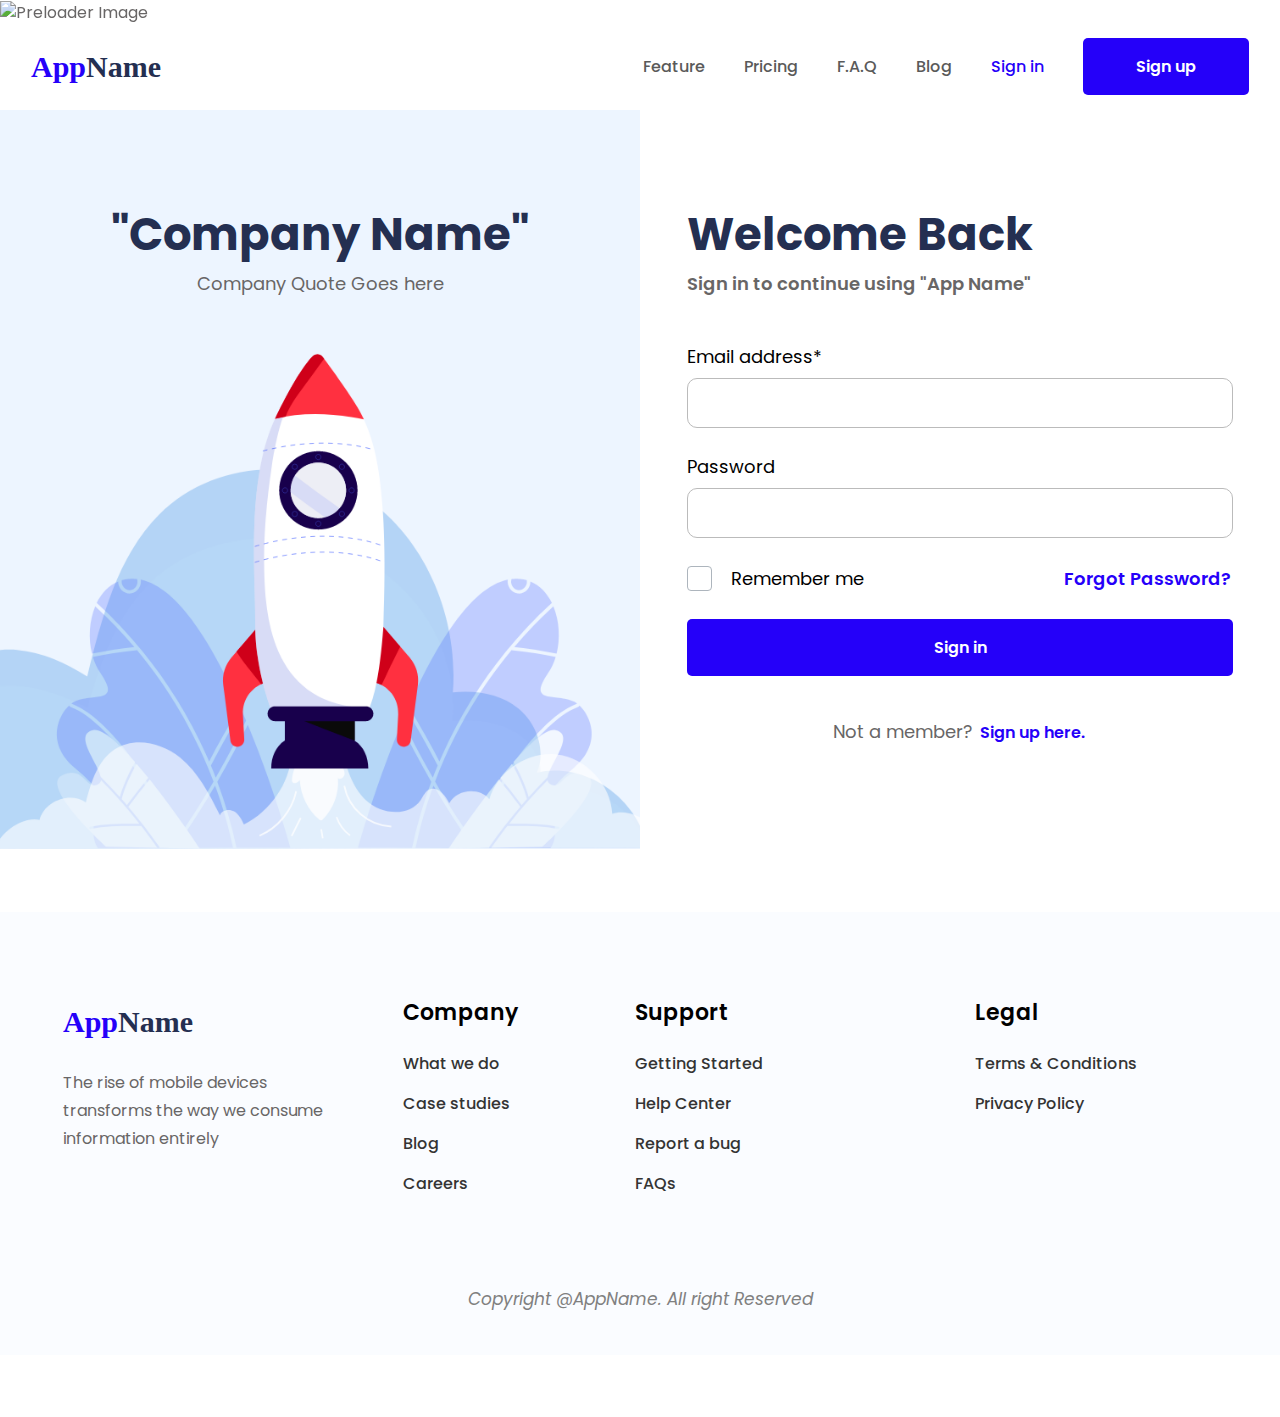
==== commit 77a96a01: "1. Added blog and blog details pages, 2. AppName Project complete" ====
--- a/login.html
+++ b/login.html
@@ -7,9 +7,9 @@
     <meta name="author" content="Developer Zahid | Zahid Hasan Munna">
     <meta name="description" content="My name is Zahid Hasan Munna. I'm a Front-End Developer. I created this App Landing Page Website from a Adobe XD Template">
     <meta name="keywords" content="app landing page, app landing website, landing page, landing website, app website, frontend developer, frontend designer, xd to HTML, xd to website, web designer, developer, designer, dev-z">
-	<meta name="theme-color" content="#817AFF">
+	<meta name="theme-color" content="#175CFF">
 	<!-- Site Title -->
-	<title>AppName | Sign In Page</title>
+	<title>AppName | Sign In</title>
 	<!-- Favicon Link -->
 	<link rel="icon" type="image/png" sizes="512x512" href="./assets/images/favicon/android-chrome-512x512.png">
 	<link rel="icon" type="image/png" sizes="192x192" href="./assets/images/favicon/android-chrome-192x192.png">
@@ -19,10 +19,14 @@
 	<link rel="icon" type="image/x-icon" href="./assets/images/favicon/favicon.ico">
 	<!-- All CSS -->
 	<link rel="stylesheet" href="./assets/plugins/bootstrap/css/bootstrap.min.css">
-	<link rel="stylesheet" href="./assets/plugins/slick-slider/css/slick.css">
 	<link rel="stylesheet" href="./assets/css/style.css">
 </head>
 <body>
+	<!-- Preloader Section -->
+	<div class="preloader position-fixed w-100 h-100">
+		<img src="./assets/images/preloader/preloader.gif" alt="Preloader Image" class="preloader__image w-100 h-100">
+	</div>
+	
 	<!-- Header Section -->
 	<header class="header header--primary w-100">
 		<nav class="navbar navbar-expand-lg">
@@ -192,6 +196,7 @@
 	<script src="./assets/plugins/bootstrap/js/bootstrap.min.js"></script>
 	<script src="./assets/plugins/slick-slider/js/slick.js"></script>
 	<script src="./assets/plugins/venobox/js/venobox.min.js"></script>
+	<script src="./assets/plugins/particles/js/particles.min.js"></script>
 	<script src="./assets/js/script.js"></script>
 </body>
 </html>--- a/assets/css/style.css
+++ b/assets/css/style.css
@@ -1,16 +1,44 @@
 /* 
 ------------------
 Template Name: AppName | App Landing Page Template
+Author: Developer Zahid
+Author Website: https://developer-zahid-portfolio.netlify.app
+Author Email: coderexpertzahid@gmail.com
 Version: 1.00
 ------------------
 
 ----------------
-Table of Content
+Table of CSS Content
 ----------------
 
 1.Google Fonts Link
-2.Typography Reset
-3.Reset CSS
+2.Custom Icons Link
+3.Typography Reset
+4.Reset CSS
+5.Custom Container Style
+6.Veno Box Style
+7.Preloader Section Style
+8.Common Section Gap Style
+9.Common Section Heading Style
+10.Common Color's Style
+11.Common Transition Style
+12.Common Button's Style
+13.Accordion's Style
+14.Form's Section Style
+15.Header Section Style
+16.Parallax Banner Section Style
+17.Banner Section Style
+18.Sub Banner Section Style
+19.About Section Style
+20.Feature Section Style
+21.Community Section Style
+22.Pricing Section Style
+23.F.A.Q. Section Style
+24.Get Started Section Style
+25.Login Section Style
+26.Blog Section Style
+27.Blog Details Section Style
+28.Footer Section Style
 
 ------------------
 */
@@ -222,18 +250,6 @@
   }
 }
 
-.section-gap--fix {
-  padding-bottom: -moz-calc(6rem - 30px);
-  padding-bottom: calc(6rem - 30px);
-}
-
-@media (max-width: 991px) {
-  .section-gap--fix {
-    padding-bottom: -moz-calc(3rem - 30px);
-    padding-bottom: calc(3rem - 30px);
-  }
-}
-
 /* Common Section Heading Style */
 .section-header {
   margin-bottom: 1.25rem;
@@ -249,12 +265,6 @@
   }
 }
 
-@media (max-width: 575px) {
-  .section-header__title {
-    font-size: 1.625rem;
-  }
-}
-
 @media (min-width: 992px) {
   .section-header__title {
     line-height: 3.4375rem;
@@ -283,14 +293,13 @@
 }
 
 /* Common Transition Style */
-.primary-btn, .secondary-btn, .slick__arrows, .scroll-top__btn, .accordion .card .btn__icon::after, .header, .header .navbar-toggler, .header .navbar .nav-item .dropdown-menu, .header .navbar .nav-item .dropdown-item, .header .navbar .nav-link, .footer__block__list__link, .footer__copyright__link {
+.primary-btn, .secondary-btn, .slick__arrows, .tag-btn, .scroll-top__btn, .accordion .card .btn__icon::after, .header, .header .navbar-toggler, .header .navbar .nav-item .dropdown-menu, .header .navbar .nav-item .dropdown-item, .header .navbar .nav-link, .blog__card__image, .blog__card__title__link, .blog-details__card__title__link, .footer__block__list__link, .footer__copyright__link {
   -webkit-transition: all linear .3s;
   -o-transition: all linear .3s;
   -moz-transition: all linear .3s;
   transition: all linear .3s;
 }
 
-/* Common Pseudo Elements Style */
 /* Common Button's Style */
 .primary-btn,
 .secondary-btn {
@@ -365,6 +374,26 @@
 .slick__arrows:hover, .slick__arrows:focus {
   color: #817AFF;
   background-color: #e9e9e9;
+}
+
+.tag-btn {
+  color: #ffffff;
+  font-size: 0.875rem;
+  padding: 0.625rem 0.9375rem;
+}
+
+.tag-btn--pill {
+  background-color: #626262;
+}
+
+.tag-btn--rounded {
+  background-color: #175CFF;
+  border-radius: 0.3125rem;
+}
+
+.tag-btn:hover, .tag-btn:focus {
+  color: #ffffff;
+  background-color: #242F51;
 }
 
 .scroll-top {
@@ -708,6 +737,10 @@
   color: #ffffff;
 }
 
+.header .navbar .nav-item .dropdown-item:not(:last-child) {
+  margin-bottom: 0.3125rem;
+}
+
 .header .navbar .nav-item .dropdown-item.active, .header .navbar .nav-item .dropdown-item:active, .header .navbar .nav-item .dropdown-item:hover, .header .navbar .nav-item .dropdown-item:focus {
   color: #242F51;
   background-color: #ffffff;
@@ -741,9 +774,10 @@
     opacity: 1;
     visibility: visible;
   }
-  .header .navbar .nav-item.dropdown:hover .nav-link, .header .navbar .nav-item.dropdown:focus .nav-link {
-    color: #2500F9;
-  }
+}
+
+.header .navbar .nav-item.dropdown:hover .nav-link, .header .navbar .nav-item.dropdown:focus .nav-link {
+  color: #2500F9;
 }
 
 @media (min-width: 992px) {
@@ -764,8 +798,55 @@
   color: #2500F9;
 }
 
+@media (min-width: 992px) {
+  .header .navbar .nav-link:focus ~ .dropdown-menu {
+    -webkit-transform: translateY(28%);
+       -moz-transform: translateY(28%);
+        -ms-transform: translateY(28%);
+         -o-transform: translateY(28%);
+            transform: translateY(28%);
+    opacity: 1;
+    visibility: visible;
+  }
+}
+
 .header--primary {
   background-color: #ffffff;
+}
+
+.header--secondary .navbar-toggler {
+  color: #ffffff;
+}
+
+.header--secondary .navbar-toggler:hover {
+  color: #ffffff;
+}
+
+.header--secondary .navbar-toggler[aria-expanded="true"] {
+  color: #F55767;
+}
+
+@media (min-width: 992px) {
+  .header--secondary .navbar .nav-item.dropdown:hover .nav-link, .header--secondary .navbar .nav-item.dropdown:focus .nav-link {
+    color: #999CA5;
+  }
+  .header--secondary .navbar .nav-item .primary-btn {
+    border: 2px solid #ffffff;
+  }
+  .header--secondary .navbar .nav-item .primary-btn:hover, .header--secondary .navbar .nav-item .primary-btn:focus {
+    color: #242F51;
+    background-color: #ffffff;
+  }
+  .header--secondary .navbar .nav-link {
+    color: #ffffff;
+  }
+  .header--secondary .navbar .nav-link.active, .header--secondary .navbar .nav-link:hover, .header--secondary .navbar .nav-link:focus {
+    color: #999CA5;
+  }
+}
+
+.header--secondary.header--fixed {
+  background-color: #242F51;
 }
 
 .header--fixed {
@@ -866,6 +947,76 @@
   }
 }
 
+/* Parallax Banner Section Style */
+.parallax-banner .shape {
+  -webkit-transition: -webkit-transform 0.8s cubic-bezier(0.5, 1, 0.89, 1) 0s;
+  transition: -webkit-transform 0.8s cubic-bezier(0.5, 1, 0.89, 1) 0s;
+  -o-transition: -o-transform 0.8s cubic-bezier(0.5, 1, 0.89, 1) 0s;
+  -moz-transition: transform 0.8s cubic-bezier(0.5, 1, 0.89, 1) 0s, -moz-transform 0.8s cubic-bezier(0.5, 1, 0.89, 1) 0s;
+  transition: transform 0.8s cubic-bezier(0.5, 1, 0.89, 1) 0s;
+  transition: transform 0.8s cubic-bezier(0.5, 1, 0.89, 1) 0s, -webkit-transform 0.8s cubic-bezier(0.5, 1, 0.89, 1) 0s, -moz-transform 0.8s cubic-bezier(0.5, 1, 0.89, 1) 0s, -o-transform 0.8s cubic-bezier(0.5, 1, 0.89, 1) 0s;
+  will-change: transform;
+}
+
+.parallax-banner .shape__image {
+  -webkit-animation: pulse 3s linear infinite;
+     -moz-animation: pulse 3s linear infinite;
+       -o-animation: pulse 3s linear infinite;
+          animation: pulse 3s linear infinite;
+  -webkit-animation-delay: calc(var(--i)*1s);
+     -moz-animation-delay: -moz-calc(var(--i)*1s);
+       -o-animation-delay: calc(var(--i)*1s);
+          animation-delay: calc(var(--i)*1s);
+}
+
+@-webkit-keyframes pulse {
+  0%, 100% {
+    -webkit-transform: scale(0.8);
+            transform: scale(0.8);
+  }
+  50% {
+    -webkit-transform: scale(1.2);
+            transform: scale(1.2);
+  }
+}
+
+@-moz-keyframes pulse {
+  0%, 100% {
+    -moz-transform: scale(0.8);
+         transform: scale(0.8);
+  }
+  50% {
+    -moz-transform: scale(1.2);
+         transform: scale(1.2);
+  }
+}
+
+@-o-keyframes pulse {
+  0%, 100% {
+    -o-transform: scale(0.8);
+       transform: scale(0.8);
+  }
+  50% {
+    -o-transform: scale(1.2);
+       transform: scale(1.2);
+  }
+}
+
+@keyframes pulse {
+  0%, 100% {
+    -webkit-transform: scale(0.8);
+       -moz-transform: scale(0.8);
+         -o-transform: scale(0.8);
+            transform: scale(0.8);
+  }
+  50% {
+    -webkit-transform: scale(1.2);
+       -moz-transform: scale(1.2);
+         -o-transform: scale(1.2);
+            transform: scale(1.2);
+  }
+}
+
 /* Banner Section Style */
 .banner {
   background: rgba(255, 255, 255, 0.97) url(../images/banner/banner-bg.png) no-repeat center;
@@ -887,12 +1038,12 @@
 }
 
 .banner .shape {
-  -webkit-transition: -webkit-transform 0.6s cubic-bezier(0.5, 1, 0.89, 1);
-  transition: -webkit-transform 0.6s cubic-bezier(0.5, 1, 0.89, 1);
-  -o-transition: -o-transform 0.6s cubic-bezier(0.5, 1, 0.89, 1);
-  -moz-transition: transform 0.6s cubic-bezier(0.5, 1, 0.89, 1), -moz-transform 0.6s cubic-bezier(0.5, 1, 0.89, 1);
-  transition: transform 0.6s cubic-bezier(0.5, 1, 0.89, 1);
-  transition: transform 0.6s cubic-bezier(0.5, 1, 0.89, 1), -webkit-transform 0.6s cubic-bezier(0.5, 1, 0.89, 1), -moz-transform 0.6s cubic-bezier(0.5, 1, 0.89, 1), -o-transform 0.6s cubic-bezier(0.5, 1, 0.89, 1);
+  -webkit-transition: -webkit-transform 0.8s cubic-bezier(0.5, 1, 0.89, 1) 0s;
+  transition: -webkit-transform 0.8s cubic-bezier(0.5, 1, 0.89, 1) 0s;
+  -o-transition: -o-transform 0.8s cubic-bezier(0.5, 1, 0.89, 1) 0s;
+  -moz-transition: transform 0.8s cubic-bezier(0.5, 1, 0.89, 1) 0s, -moz-transform 0.8s cubic-bezier(0.5, 1, 0.89, 1) 0s;
+  transition: transform 0.8s cubic-bezier(0.5, 1, 0.89, 1) 0s;
+  transition: transform 0.8s cubic-bezier(0.5, 1, 0.89, 1) 0s, -webkit-transform 0.8s cubic-bezier(0.5, 1, 0.89, 1) 0s, -moz-transform 0.8s cubic-bezier(0.5, 1, 0.89, 1) 0s, -o-transform 0.8s cubic-bezier(0.5, 1, 0.89, 1) 0s;
   will-change: transform;
 }
 
@@ -943,39 +1094,6 @@
           animation-delay: calc(var(--i)*1s);
 }
 
-@-webkit-keyframes pulse {
-  0%, 100% {
-    -webkit-transform: scale(1);
-            transform: scale(1);
-  }
-  50% {
-    -webkit-transform: scale(1.2);
-            transform: scale(1.2);
-  }
-}
-
-@-moz-keyframes pulse {
-  0%, 100% {
-    -moz-transform: scale(1);
-         transform: scale(1);
-  }
-  50% {
-    -moz-transform: scale(1.2);
-         transform: scale(1.2);
-  }
-}
-
-@-o-keyframes pulse {
-  0%, 100% {
-    -o-transform: scale(1);
-       transform: scale(1);
-  }
-  50% {
-    -o-transform: scale(1.2);
-       transform: scale(1.2);
-  }
-}
-
 @keyframes pulse {
   0%, 100% {
     -webkit-transform: scale(1);
@@ -996,6 +1114,12 @@
   font-weight: 600;
 }
 
+@media (max-width: 575px) {
+  .banner__title {
+    font-weight: 700;
+  }
+}
+
 @media (min-width: 768px) {
   .banner__title {
     font-size: 3.125rem;
@@ -1030,6 +1154,67 @@
   .banner__image {
     max-width: 20rem;
   }
+}
+
+/* Sub Banner Section Style */
+.sub-banner {
+  padding: 10rem 0 6.875rem;
+}
+
+.sub-banner__canvas,
+.sub-banner .parallax-banner {
+  top: 0;
+  left: 0;
+  -webkit-clip-path: ellipse(100% 100% at 50% 0%);
+          clip-path: ellipse(100% 100% at 50% 0%);
+}
+
+.sub-banner__canvas {
+  background-color: #175CFF;
+}
+
+.sub-banner .parallax-banner .shape--1 {
+  top: 70%;
+  left: 14%;
+}
+
+.sub-banner .parallax-banner .shape--2 {
+  top: 48%;
+  left: 20%;
+}
+
+@media (min-width: 768px) {
+  .sub-banner .parallax-banner .shape--2 {
+    left: 32%;
+  }
+}
+
+.sub-banner .parallax-banner .shape--3 {
+  top: 44%;
+  left: 69%;
+}
+
+.sub-banner .parallax-banner .shape--4 {
+  top: 22%;
+  left: 80%;
+}
+
+@media (min-width: 768px) {
+  .sub-banner .parallax-banner .shape--4 {
+    top: 40%;
+    left: 95%;
+  }
+}
+
+@media (min-width: 1601px) {
+  .sub-banner .parallax-banner .shape--4 {
+    left: 85%;
+  }
+}
+
+.sub-banner__title {
+  color: #ffffff;
+  font-size: 2.375rem;
 }
 
 /* About Section Style */
@@ -1378,6 +1563,176 @@
   margin-top: 2.5625rem;
 }
 
+/* Blog Section Style */
+.blog__card {
+  margin-bottom: 2.1875rem;
+}
+
+.blog__card__head {
+  border-radius: 0.3125rem 0.3125rem 0 0;
+}
+
+.blog__card__head:hover .blog__card__image, .blog__card__head:focus .blog__card__image {
+  -webkit-transform: scale(1.1);
+     -moz-transform: scale(1.1);
+      -ms-transform: scale(1.1);
+       -o-transform: scale(1.1);
+          transform: scale(1.1);
+  -webkit-filter: grayscale(0.4);
+          filter: grayscale(0.4);
+}
+
+.blog__card__body {
+  padding: 1.4375rem 0.9375rem;
+  -webkit-box-shadow: 0 0 6.1875rem rgba(0, 0, 0, 0.08);
+          box-shadow: 0 0 6.1875rem rgba(0, 0, 0, 0.08);
+  border-radius: 0 0 0.3125rem 0.3125rem;
+}
+
+@media (min-width: 768px) {
+  .blog__card__body {
+    padding: 1.4375rem 1.25rem;
+  }
+}
+
+@media (min-width: 1200px) {
+  .blog__card__body {
+    padding: 1.4375rem 2.25rem;
+  }
+}
+
+.blog__card__title {
+  color: #333333;
+  font-size: 1.375rem;
+  font-weight: 600;
+}
+
+.blog__card__title__link:hover, .blog__card__title__link:focus {
+  color: #2500F9;
+}
+
+.blog__card__meta {
+  margin-top: 0.75rem;
+  margin-bottom: 1.375rem;
+}
+
+.blog__card__meta__time {
+  color: #2563FF;
+  font-weight: 500;
+}
+
+.blog__card__meta__time__icon {
+  font-size: 1.375rem;
+}
+
+.blog__card__meta > * {
+  margin-top: 0.625rem;
+}
+
+.blog__card__authore__avatar {
+  width: 4.375rem;
+  height: 4.375rem;
+  margin-right: 0.625rem;
+}
+
+@media (min-width: 576px) {
+  .blog__card__authore__avatar {
+    margin-right: 1.375rem;
+  }
+}
+
+.blog__card__authore__name {
+  color: #333333;
+  font-size: 1.125rem;
+}
+
+.blog__card__authore__name__link:hover, .blog__card__authore__name__link:focus {
+  text-decoration: underline;
+}
+
+.blog__card__authore__role {
+  color: #707276;
+  font-size: 0.8125rem;
+}
+
+@media (min-width: 768px) {
+  .blog__card--horizontal .blog__card__head {
+    border-radius: 0.3125rem 0 0 0.3125rem;
+  }
+}
+
+.blog__card--horizontal .blog__card__title {
+  color: #242F51;
+}
+
+@media (min-width: 992px) {
+  .blog__card--horizontal .blog__card__title {
+    font-size: 1.5625rem;
+    margin-bottom: 2.1875rem;
+  }
+}
+
+@media (min-width: 768px) {
+  .blog__card--horizontal .blog__card__body {
+    border-radius: 0 0.3125rem 0.3125rem 0;
+  }
+}
+
+@media (min-width: 992px) {
+  .blog__card--horizontal .blog__card__body {
+    padding: 2.5rem 2.8125rem;
+  }
+}
+
+/* Blog Details Section Style */
+.blog-details__card {
+  color: #707276;
+}
+
+.blog-details__card__image {
+  border-radius: 0.3125rem;
+}
+
+.blog-details__card__title {
+  color: #242F51;
+  font-size: 2rem;
+  font-weight: 600;
+}
+
+.blog-details__card__title__link:hover, .blog-details__card__title__link:focus {
+  color: #2500F9;
+}
+
+@media (min-width: 768px) {
+  .blog-details__card__list {
+    margin: 3.4375rem 0;
+  }
+}
+
+.blog-details__card__list__item {
+  padding-left: 0.9375rem;
+}
+
+.blog-details__card__list__item:not(:last-child) {
+  margin-bottom: 0.9375rem;
+}
+
+.blog-details__card__list__item::before {
+  content: "";
+  position: absolute;
+  top: 50%;
+  left: 0;
+  -webkit-transform: translate(-100%, -50%);
+     -moz-transform: translate(-100%, -50%);
+      -ms-transform: translate(-100%, -50%);
+       -o-transform: translate(-100%, -50%);
+          transform: translate(-100%, -50%);
+  width: 0.875rem;
+  height: 0.875rem;
+  border-radius: 50%;
+  background-color: #175CFF;
+}
+
 /* Footer Section Style */
 .footer {
   margin: 3.90625rem 0;
